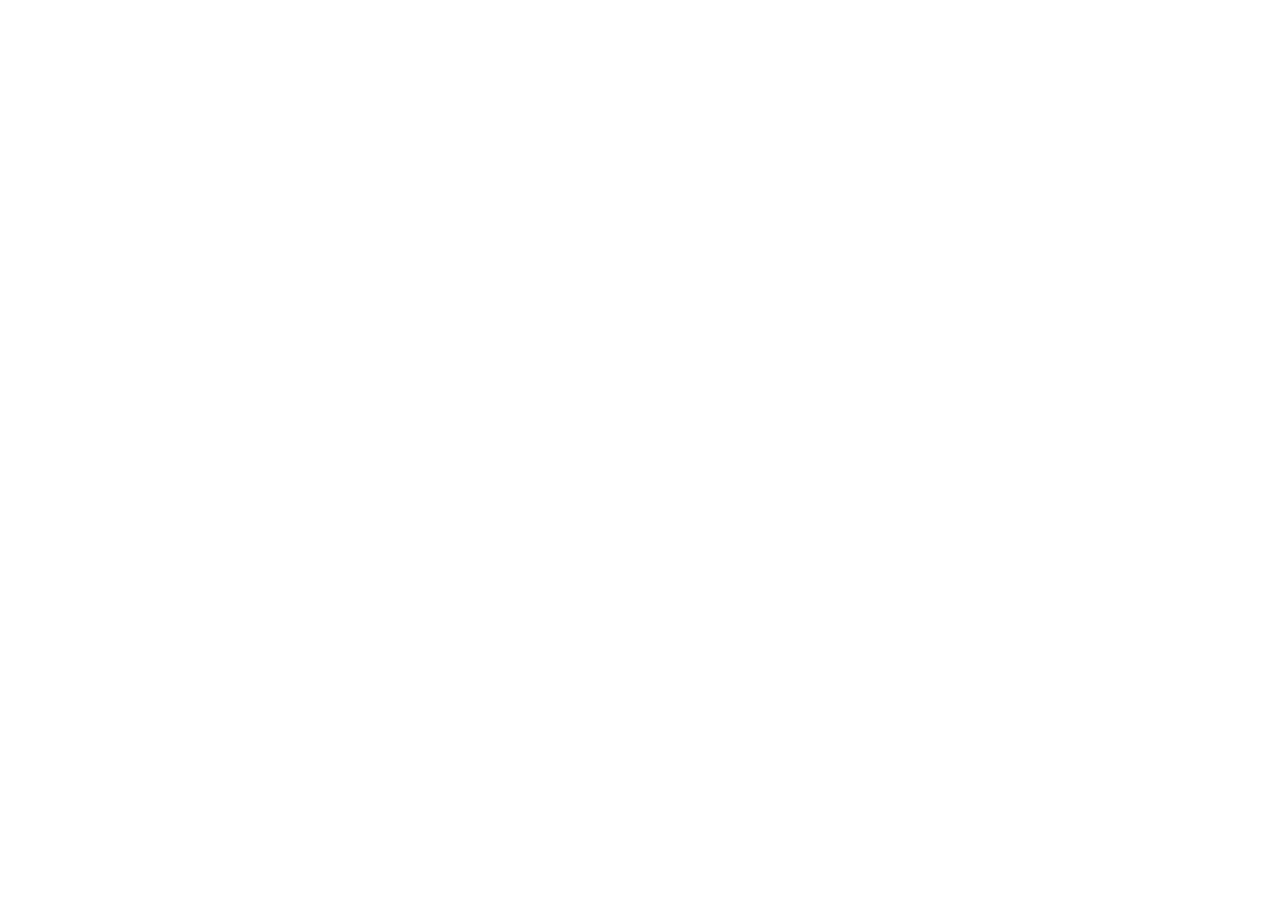
==== index.html @ 518bde11 "initial commit with starter files" ====
<!doctype html>
<html lang="en">
<head>
  <meta charset="utf-8">
  <meta name="viewport" content="width=device-width, initial-scale=1.0">
  <title>Your Name: Portfolio</title>
  <link rel="stylesheet" href="styles.css">
</head>
<body>
  <header>
    <!-- Header and navigation: your name or logo, and links to your main sections. -->
  </header>
  <main>
    <section id="introduction">
      <!-- Introduction: your name, a one-line headline, a short welcome, and a link to your work. -->
    </section>
    <section id="about">
      <!-- About: your interests, studies, and goals. No home address, phone number, or student ID. -->
    </section>
    <section id="projects">
      <!-- Projects: at least two work samples, each with a card and a short case study. -->
    </section>
    <section id="skills">
      <!-- Skills: the skills your work samples show, each connected to a sample. -->
    </section>
    <section id="contact">
      <!-- Contact: a professional way to reach you, such as a profile link. -->
    </section>
    <section id="resume">
      <!-- Resume: a resume section or a link to a downloadable resume PDF. -->
    </section>
  </main>
  <footer>
    <!-- Footer: your name, the year, and your profile links. -->
  </footer>
  <script src="app.js"></script>
</body>
</html>
---- styles.css ----
/* Write your own styles here. */
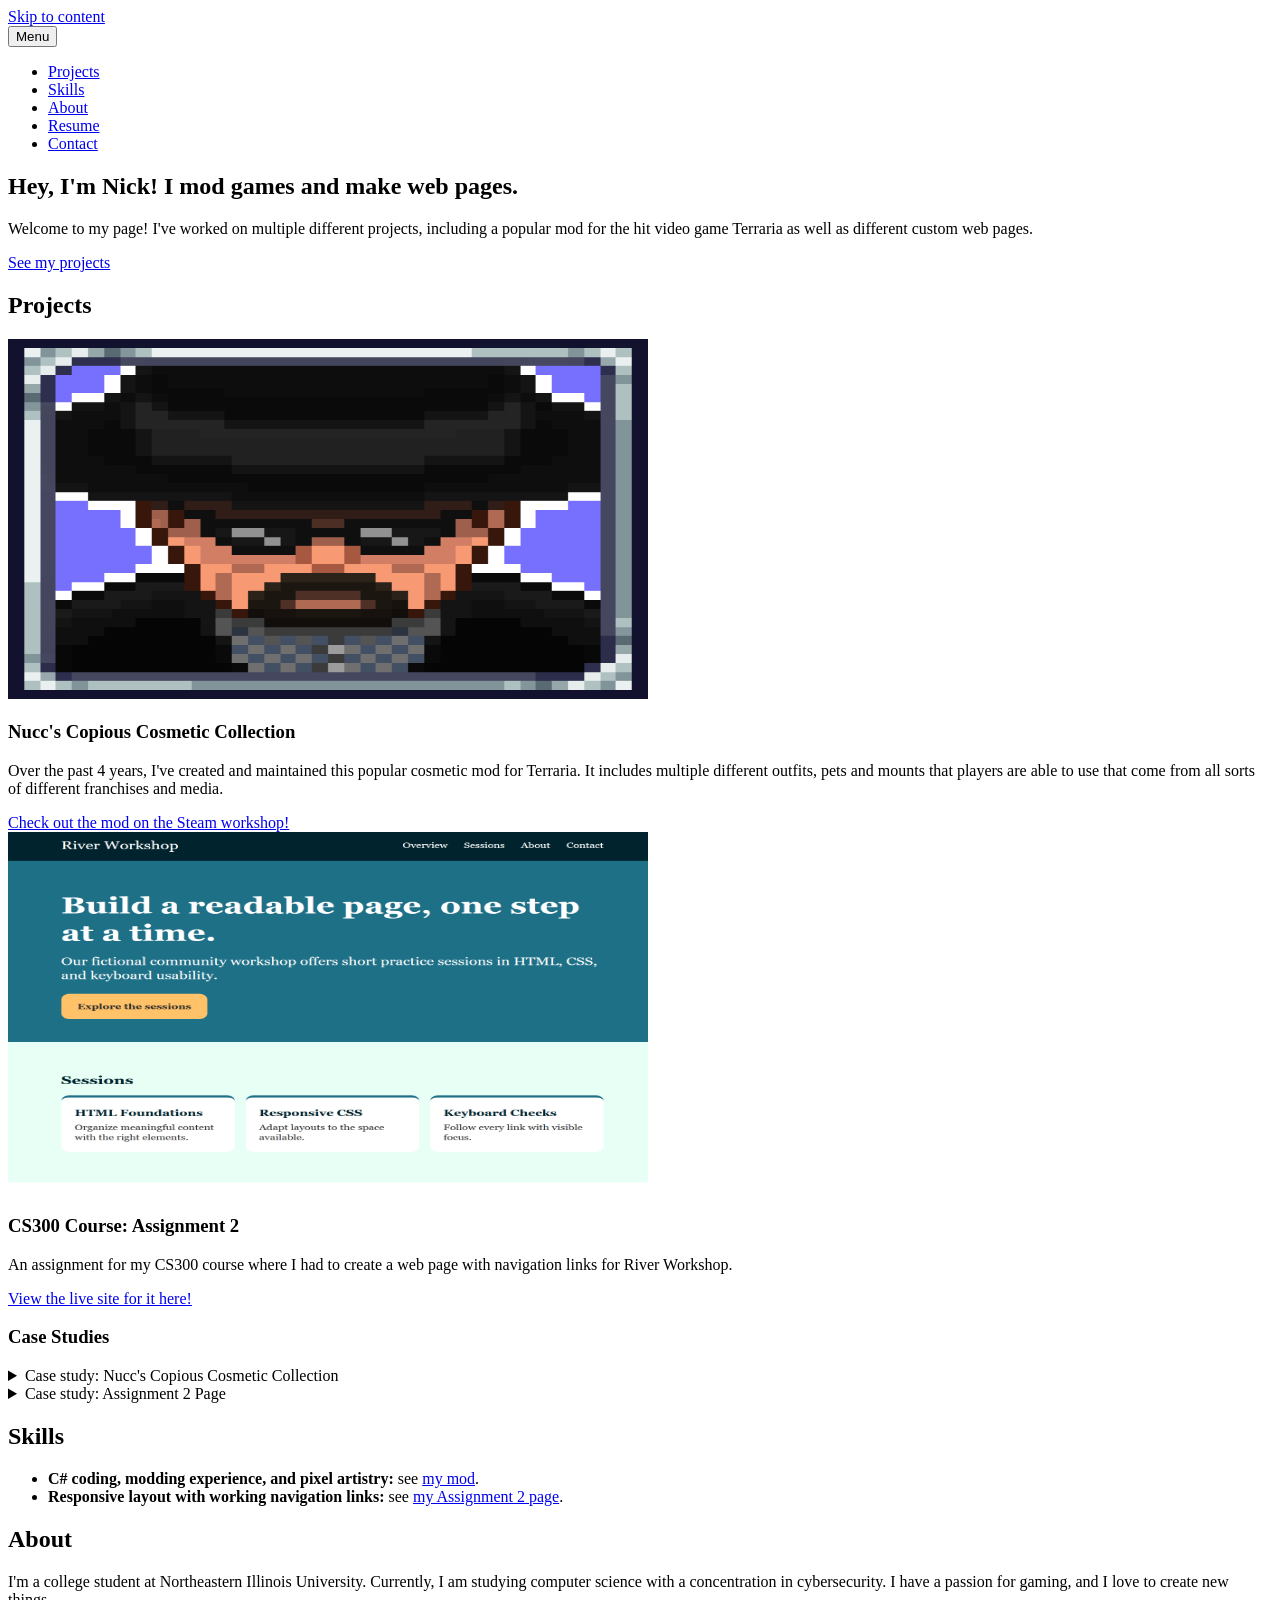
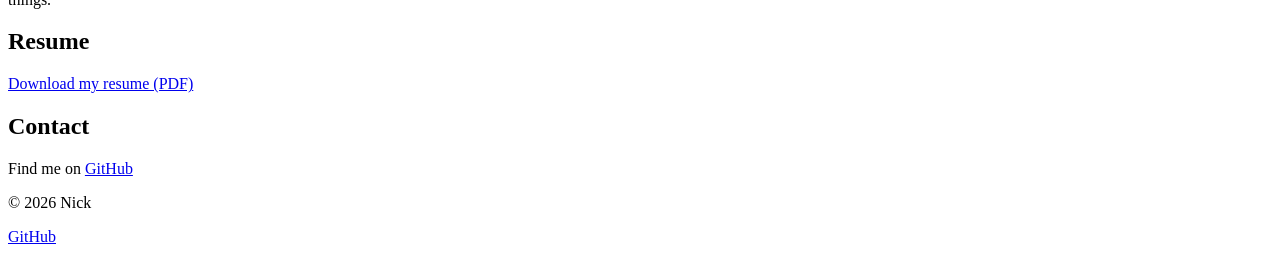
==== commit eef6b2bf: "added my own images + completed index.html + updated README.md" ====
--- a/index.html
+++ b/index.html
@@ -1,38 +1,120 @@
-<!doctype html>
+<!DOCTYPE html>
 <html lang="en">
 <head>
   <meta charset="utf-8">
-  <meta name="viewport" content="width=device-width, initial-scale=1.0">
-  <title>Your Name: Portfolio</title>
+  <meta name="viewport" content="width=device-width, initial-scale=1">
+  <title>Nicholas Broniec | Portfolio</title>
+  <meta name="description" content="Portfolio of Nick: game modding, web development, and security.">
   <link rel="stylesheet" href="styles.css">
+  <script src="app.js" defer></script>
 </head>
 <body>
-  <header>
-    <!-- Header and navigation: your name or logo, and links to your main sections. -->
+  <a class="skip-link" href="#main">Skip to content</a>
+
+  <header class="site-header">
+    <button class="menu-toggle" type="button" aria-expanded="false" aria-controls="site-nav">Menu</button>
+    <nav id="site-nav" class="site-nav" aria-label="Main">
+      <ul>
+        <li><a href="#projects">Projects</a></li>
+        <li><a href="#skills">Skills</a></li>
+        <li><a href="#about">About</a></li>
+        <li><a href="#resume">Resume</a></li>
+        <li><a href="#contact">Contact</a></li>
+      </ul>
+    </nav>
   </header>
-  <main>
-    <section id="introduction">
-      <!-- Introduction: your name, a one-line headline, a short welcome, and a link to your work. -->
+
+  <main id="main">
+    <section class="intro">
+      <h1 id="top-heading">Hey, I'm Nick! I mod games and make web pages.</h1>
+      <p>Welcome to my page! I've worked on multiple different projects, including a popular mod for the hit video game Terraria as well as different custom web pages.</p>
+      <a class="button" href="#projects">See my projects</a>
     </section>
+
+    <section id="projects">
+      <h2 id="projects-heading">Projects</h2>
+      <div class="cards">
+        <article class="card">
+          <img src="images/mod.png" width="640" height="360">
+          <h3>Nucc's Copious Cosmetic Collection</h3>
+          <p>Over the past 4 years, I've created and maintained this popular cosmetic mod for Terraria. It includes multiple different outfits, pets and mounts that players are able to use that come from all sorts of different franchises and media.</p>
+          <a href="https://steamcommunity.com/sharedfiles/filedetails/?id=2871105137">Check out the mod on the Steam workshop!</a>
+        </article>
+
+        <article class="card">
+          <img src="images/assignment2.png" width="640" height="360">
+          <h3>CS300 Course: Assignment 2</h3>
+          <p>An assignment for my CS300 course where I had to create a web page with navigation links for River Workshop.</p>
+          <a href="https://example.com/your-live-page">View the live site for it here!</a>
+        </article>
+      </div>
+
+      <h3 class="cs-heading">Case Studies</h3>
+
+      <details class="case-study">
+        <summary>Case study: Nucc's Copious Cosmetic Collection</summary>
+        <dl>
+          <dt>What was it?</dt>
+          <dd>It is a modification to the 2D indie game Terraria. It adds new content created solely by me.</dd>
+          <dt>Who was it for?</dt>
+          <dd>It was made both for my own interests and for other players. I did it to see what I could create on my own.</dd>
+          <dt>How did you make it?</dt>
+          <dd>It started from learning about C#. It was a combination of learning the intricacies of tModLoader, the tool needed to create and run mods for Terraria. Then I had to start working on my pixel art skills to create all the art assets for every outfit and item. After publishing, I would then also take suggestions from people who left comments or ideas for what I should add next.</dd>
+          <dt>One decision, and why</dt>
+          <dd>One decision I made was how players could acquire the items in the game. I made two different options that are still there to this day. I created an NPC that sells the items, but I made a toggle in the settings that lets you either obtain them through normal gameplay or lets you get them all for free without having to work for it. I felt this struck a good balance because some players don't want to necessarily work for it while others do want to.</dd>
+          <dt>What did you check?</dt>
+          <dd>I have to test literally everything and make sure it compiles correctly in the first place. Every tiny little change I make, I HAVE to recompile it just to check if my new item or asset works properly. I check the code, sprites, animations, and overall feel of everything with each update.</dd>
+          <dt>What would you improve?</dt>
+          <dd>Currently, I plan on making more updates. I plan to resprite, basically redraw, a lot of the current items as well as update the mod's main icon image.</dd>
+        </dl>
+      </details>
+
+      <details class="case-study">
+        <summary>Case study: Assignment 2 Page</summary>
+        <dl>
+          <dt>What was it?</dt>
+          <dd>It was an assignment made to develop a web page with a prompt. It was an exercise in the design of a proper webpage as well as having useful links for navigation.</dd>
+          <dt>Who was it for?</dt>
+          <dd>It was mainly for my professor and my course, but in a way it was for myself so I could learn.</dd>
+          <dt>How did you make it?</dt>
+          <dd>I had to make a plan early on to decide what would go where. Then I had to add the proper requirements. I needed to space all information evenly and correctly. The nav links also had to work accordingly.</dd>
+          <dt>One decision, and why</dt>
+          <dd>I used a gap so that the cards would have proper spacing in between in each other. Not too cramped, not too far apart</dd>
+          <dt>What did you check?</dt>
+          <dd>I had to check the view on different sizes of screens, tabbing through the web page, and the navigation links to see if they took the user where they should.</dd>
+          <dt>What would you improve?</dt>
+          <dd>I would probably change the position of the book image to be more centered honestly.</dd>
+        </dl>
+      </details>
+    </section>
+
+    <section id="skills">
+      <h2 id="skills-heading">Skills</h2>
+      <ul class="skills">
+        <li><strong>C# coding, modding experience, and pixel artistry:</strong> see <a href="#mod">my mod</a>.</li>
+        <li><strong>Responsive layout with working navigation links:</strong> see <a href="#a2">my Assignment 2 page</a>.</li>
+      </ul>
+    </section>
+
     <section id="about">
-      <!-- About: your interests, studies, and goals. No home address, phone number, or student ID. -->
+      <h2 id="about-heading">About</h2>
+      <p>I'm a college student at Northeastern Illinois University. Currently, I am studying computer science with a concentration in cybersecurity. I have a passion for gaming, and I love to create new things.</p>
     </section>
-    <section id="projects">
-      <!-- Projects: at least two work samples, each with a card and a short case study. -->
+
+    <section id="resume">
+      <h2 id="resume-heading">Resume</h2>
+      <p><a href="resume.pdf">Download my resume (PDF)</a></p>
     </section>
-    <section id="skills">
-      <!-- Skills: the skills your work samples show, each connected to a sample. -->
-    </section>
+
     <section id="contact">
-      <!-- Contact: a professional way to reach you, such as a profile link. -->
-    </section>
-    <section id="resume">
-      <!-- Resume: a resume section or a link to a downloadable resume PDF. -->
+      <h2 id="contact-heading">Contact</h2>
+      <p>Find me on <a href="https://github.com/ngbroniec">GitHub</a></p>
     </section>
   </main>
-  <footer>
-    <!-- Footer: your name, the year, and your profile links. -->
+
+  <footer class="site-footer">
+    <p>&copy; 2026 Nick</p>
+    <p><a href="https://github.com/ngbroniec">GitHub</a></p>
   </footer>
-  <script src="app.js"></script>
 </body>
 </html>
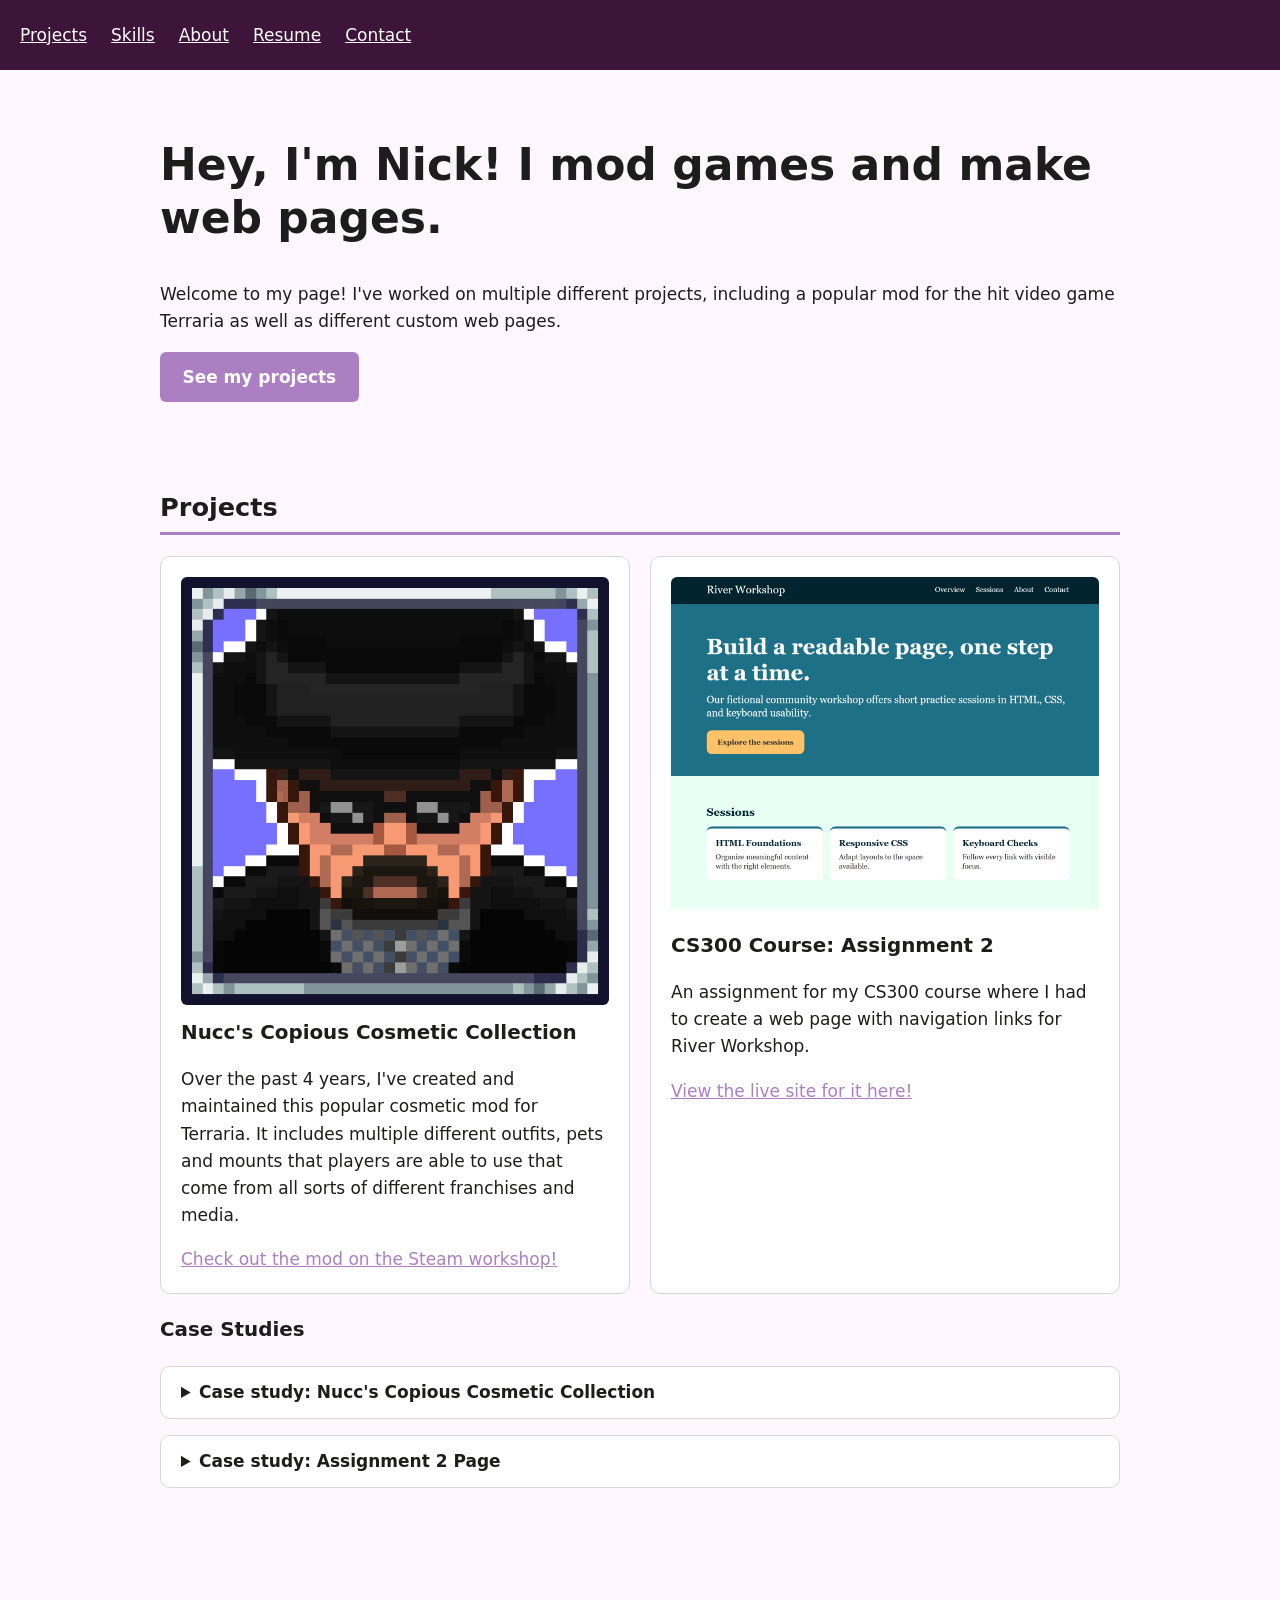
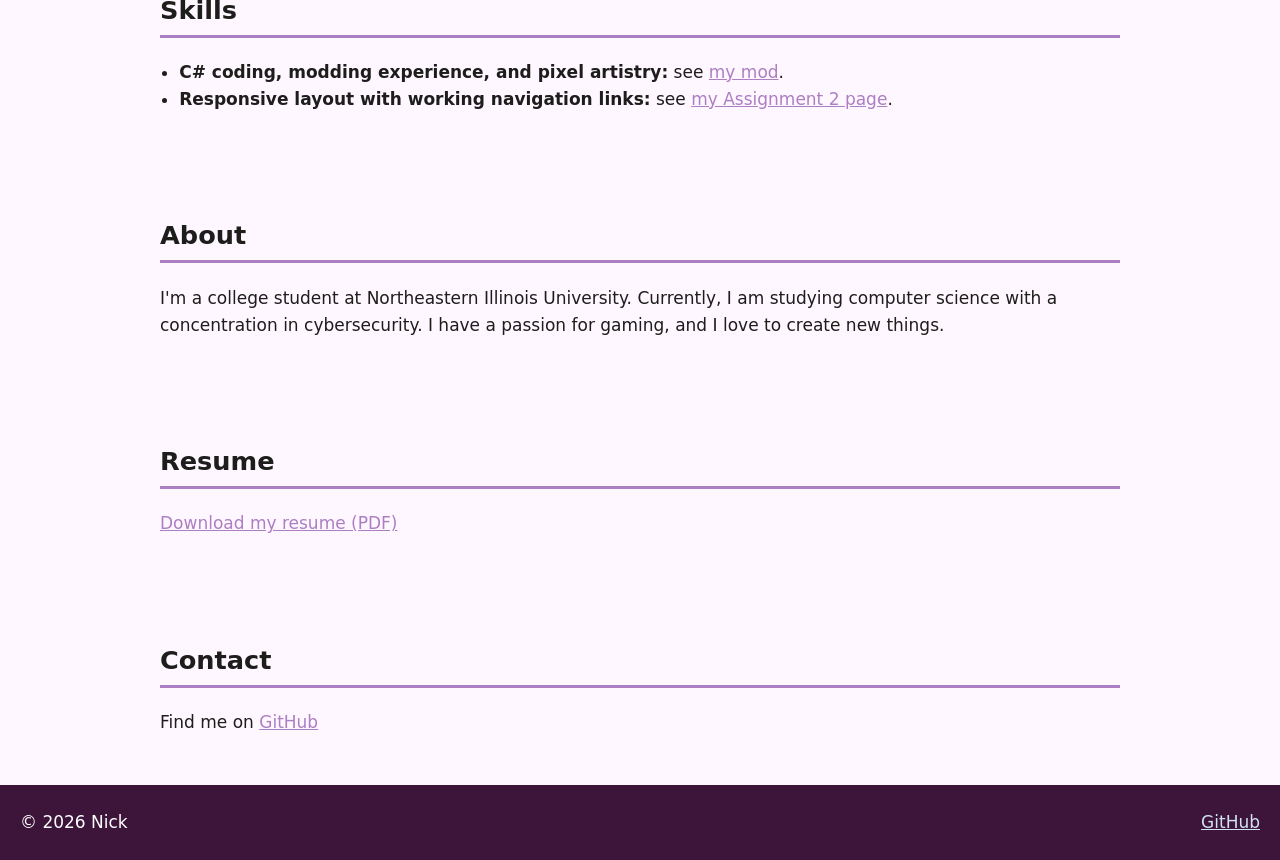
==== commit c3c2e534: "updated index.html" ====
--- a/index.html
+++ b/index.html
@@ -9,8 +9,6 @@
   <script src="app.js" defer></script>
 </head>
 <body>
-  <a class="skip-link" href="#main">Skip to content</a>
-
   <header class="site-header">
     <button class="menu-toggle" type="button" aria-expanded="false" aria-controls="site-nav">Menu</button>
     <nav id="site-nav" class="site-nav" aria-label="Main">
--- a/styles.css
+++ b/styles.css
@@ -0,0 +1,131 @@
+:root {
+  --back: #fff7ff;
+  --text: #1d1d1b;
+  --accent: #ac7ec2;
+  --dark: #3d143a;
+  --gap: 1.25rem;
+}
+
+*, *::before, *::after { box-sizing: border-box; }
+
+body {
+  margin: 0;
+  font-family: system-ui, -apple-system, "Segoe UI", Roboto, sans-serif;
+  font-size: 1.0625rem;
+  line-height: 1.6;
+  color: var(--text);
+  background: var(--back);
+}
+
+img { max-width: 100%; height: auto; display: block; }
+a { color: var(--accent); }
+
+:focus-visible {
+  outline: 3px solid #ffeb87;
+  outline-offset: 3px;
+}
+
+.skip-link {
+  position: absolute;
+  left: -999px;
+  background: #fff;
+  padding: 0.5rem 1rem;
+}
+.skip-link:focus { left: 0.5rem; top: 0.5rem; z-index: 10; }
+
+.site-header {
+  display: flex;
+  flex-wrap: wrap;
+  align-items: center;
+  justify-content: space-between;
+  gap: 0.5rem;
+  padding: 0.75rem var(--gap);
+  background: var(--dark);
+  color: #fff;
+}
+.brand { margin: 0; font-weight: 700; font-size: 1.25rem; }
+
+.menu-toggle {
+  font: inherit;
+  color: #fff;
+  background: transparent;
+  border: 2px solid #fff;
+  border-radius: 6px;
+  padding: 0.4rem 0.9rem;
+  cursor: pointer;
+}
+
+.site-nav { display: none; width: 100%; }
+.site-nav.open { display: block; }
+.site-nav ul { list-style: none; margin: 0; padding: 0; display: flex; flex-direction: column; }
+.site-nav a { display: block; padding: 0.6rem 0; color: #fff; }
+
+main { padding: 0 var(--gap); max-width: 64rem; margin: 0 auto; }
+section { padding: 2rem 0; }
+h1 { font-size: 2rem; line-height: 1.2; }
+h2 { font-size: 1.6rem; border-bottom: 3px solid var(--accent); padding-bottom: 0.25rem; }
+
+.button {
+  display: inline-block;
+  padding: 0.7rem 1.4rem;
+  background: var(--accent);
+  color: #fff;
+  border-radius: 6px;
+  text-decoration: none;
+  font-weight: 600;
+}
+
+.cards { display: grid; gap: var(--gap); }
+.card {
+  background: #fff;
+  border: 1px solid #d8d8d0;
+  border-radius: 10px;
+  padding: var(--gap);
+}
+.card img { border-radius: 6px; margin-bottom: 0.75rem; }
+.card h3 { margin: 0 0 0.5rem; }
+
+.case-study {
+  background: #fff;
+  border: 1px solid #d8d8d0;
+  border-radius: 10px;
+  padding: 0.75rem var(--gap);
+  margin-bottom: 1rem;
+}
+.case-study summary { cursor: pointer; font-weight: 600; }
+.case-study dt { font-weight: 700; margin-top: 0.75rem; }
+.case-study dd { margin: 0.2rem 0 0; }
+
+.skills { padding-left: 1.2rem; }
+
+.site-footer {
+  display: flex;
+  flex-direction: column;
+  gap: 0.25rem;
+  padding: 1.5rem var(--gap);
+  background: var(--dark);
+  color: #fff;
+}
+.site-footer p { margin: 0; }
+.site-footer a { color: #cfe3f5; }
+
+.not-found { text-align: center; padding: 4rem var(--gap); }
+
+@media (min-width: 48rem) {
+  .menu-toggle { display: none; }
+  .site-nav { display: block; width: auto; }
+  .site-nav ul { flex-direction: row; gap: 1.5rem; }
+  .cards { grid-template-columns: repeat(2, 1fr); }
+  .site-footer { flex-direction: row; justify-content: space-between; }
+  h1 { font-size: 2.75rem; }
+}
+
+@media (min-width: 64rem) {
+  main { padding: 0 2rem; }
+}
+
+@media (prefers-reduced-motion: no-preference) {
+  html { scroll-behavior: smooth; }
+  .button, .card { transition: transform 0.15s ease; }
+  .button:hover, .card:hover { transform: translateY(-2px); }
+}
